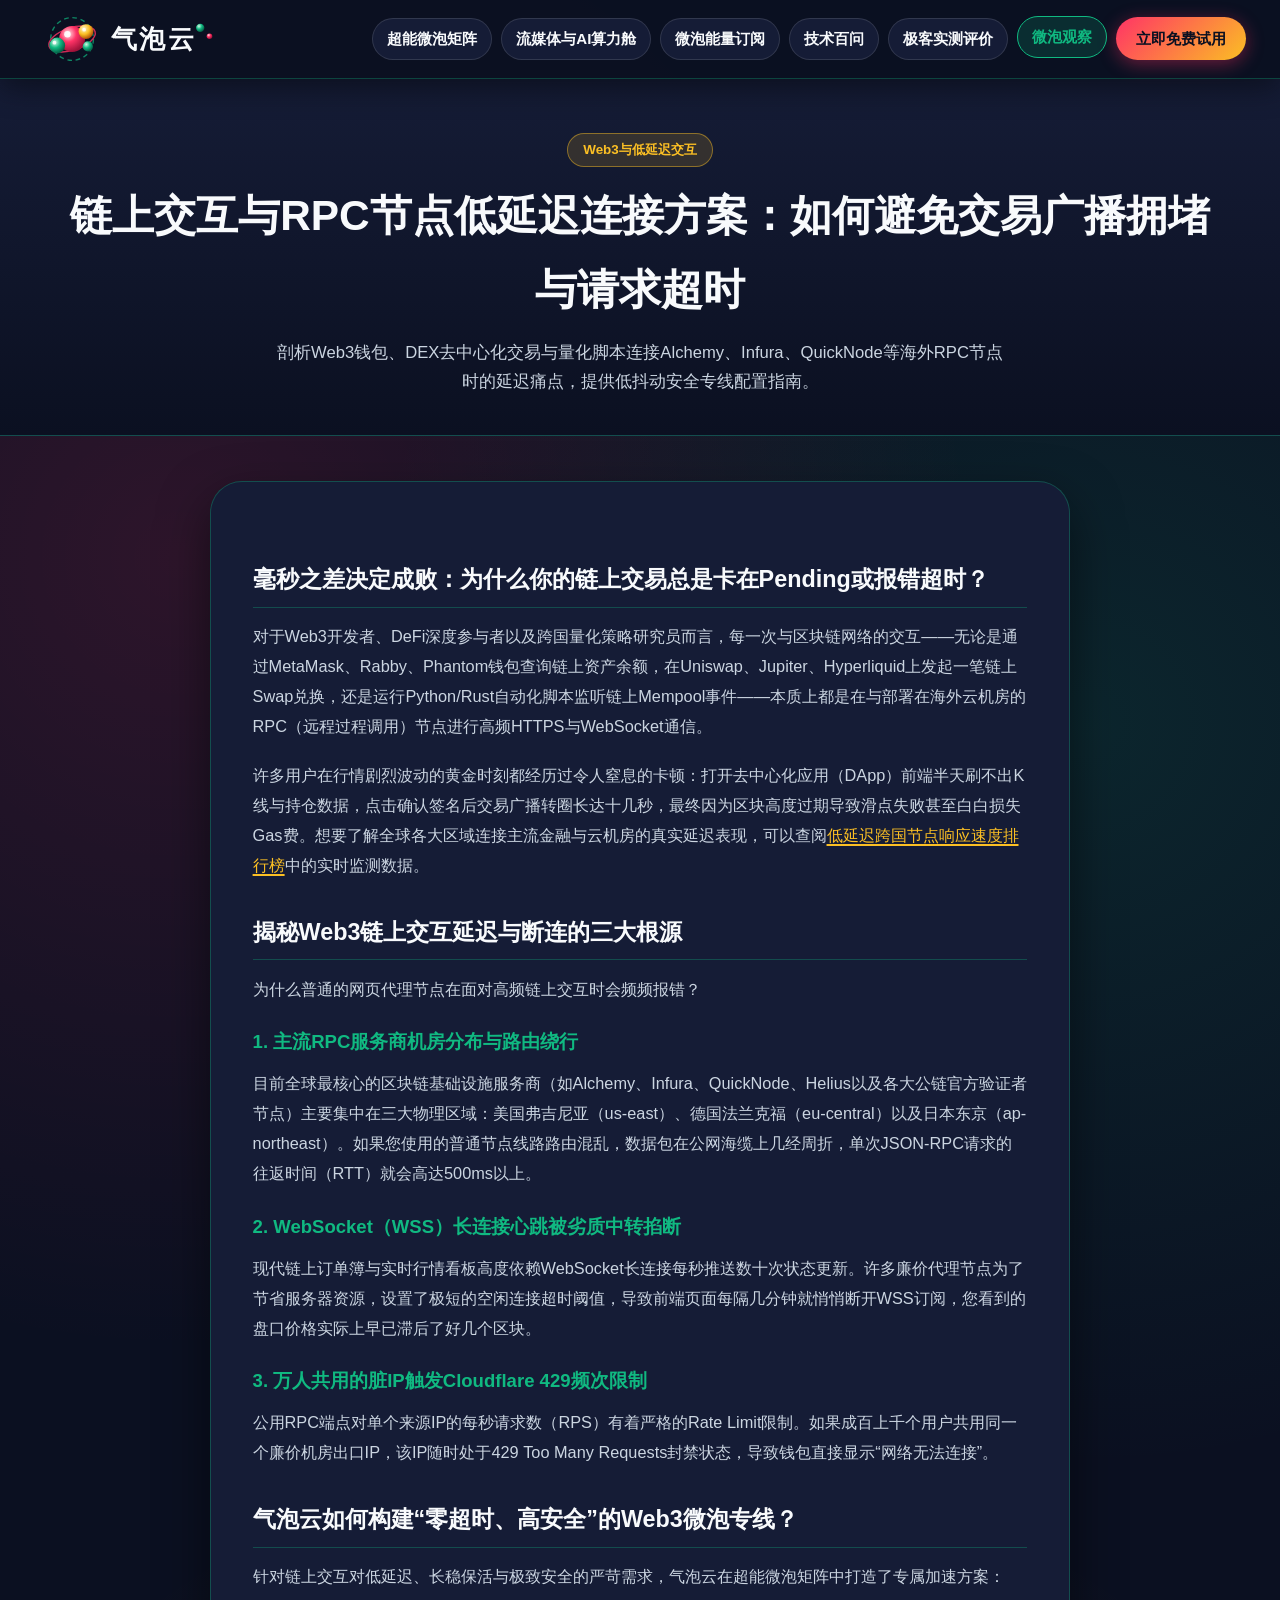
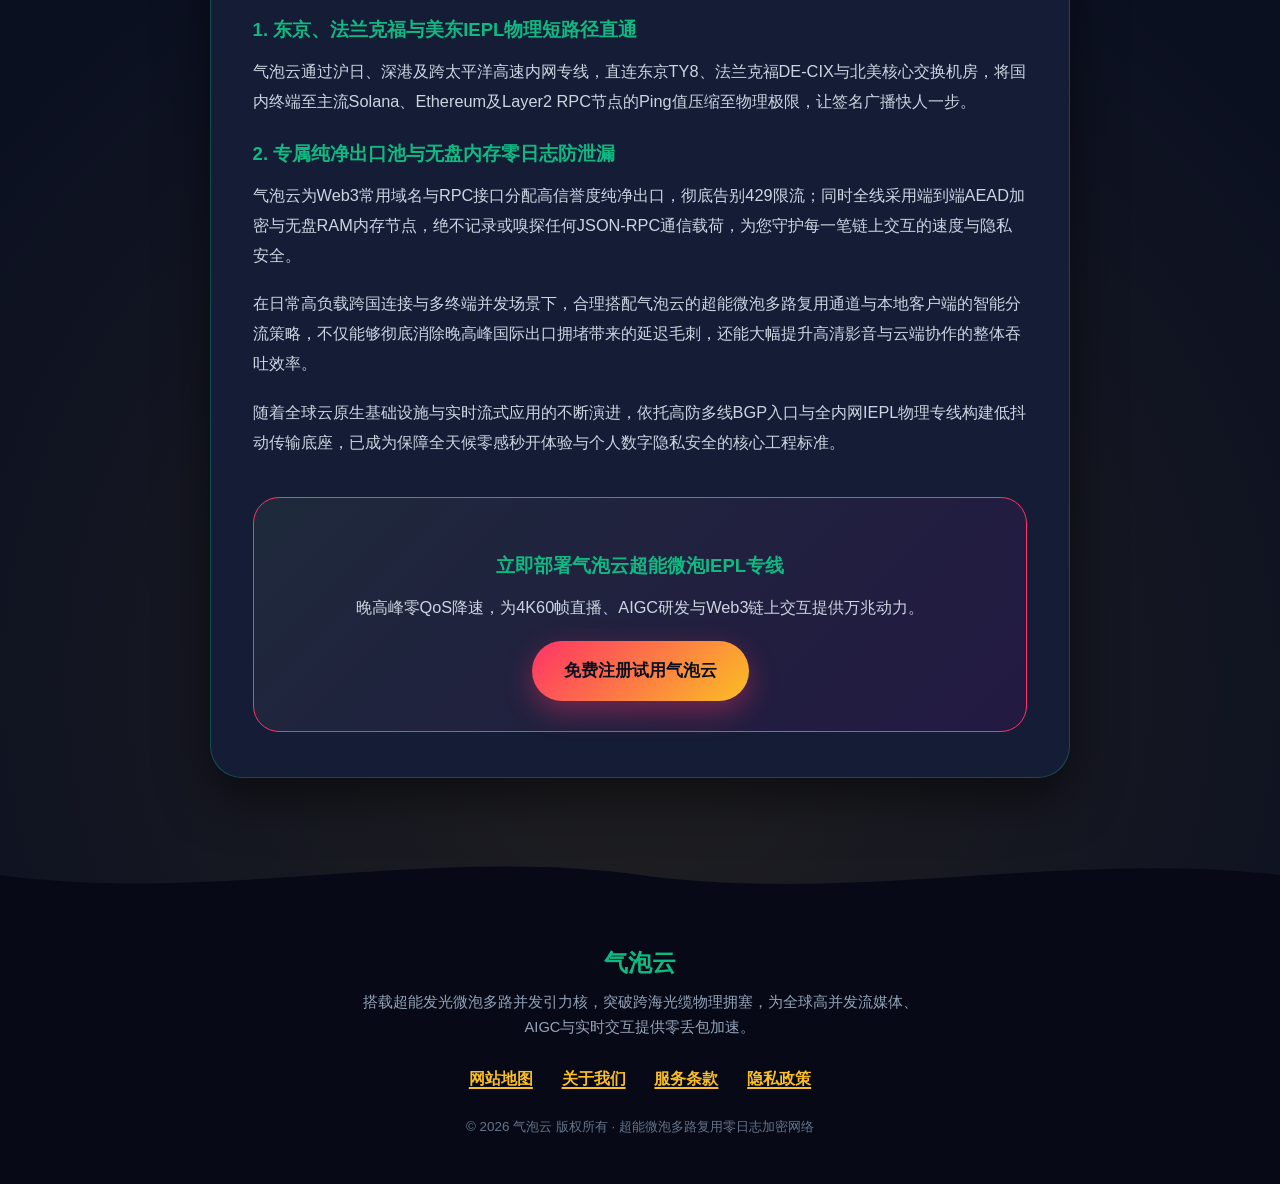
==== crypto-web3-rpc-node-low-latency-access.html @ 1b314603 "Deploy qipaoyun.monster landing page" ====
<!DOCTYPE html>
<html lang="zh-CN">
<head>
  <meta charset="UTF-8">
  <meta name="viewport" content="width=device-width, initial-scale=1.0">
  <title>链上交互与RPC节点低延迟连接方案：如何避免交易广播拥堵与请求超时 - 气泡云</title>
  <meta name="description" content="剖析Web3钱包、DEX去中心化交易与量化脚本连接Alchemy、Infura、QuickNode等海外RPC节点时的延迟痛点，提供低抖动安全专线配置指南。">
  <link rel="canonical" href="https://qipaoyun.monster/crypto-web3-rpc-node-low-latency-access.html">
  <link rel="stylesheet" href="style.css">
</head>
<body>
  <header class="hyper-header">
  <div class="hyper-header-inner">
    <a href="index.html" class="hyper-brand" aria-label="气泡云首页">
  <svg class="hyper-logo-svg" viewBox="0 0 218 56" width="208" height="52" role="img" aria-label="气泡云超能微泡引力场标志">
    <defs>
      <radialGradient id="coreCoral" cx="35%" cy="30%" r="70%">
        <stop offset="0%" stop-color="#FFE4E6"/>
        <stop offset="45%" stop-color="#FF3366"/>
        <stop offset="100%" stop-color="#9F1239"/>
      </radialGradient>
      <radialGradient id="coreMint" cx="35%" cy="30%" r="70%">
        <stop offset="0%" stop-color="#D1FAE5"/>
        <stop offset="50%" stop-color="#10B981"/>
        <stop offset="100%" stop-color="#065F46"/>
      </radialGradient>
      <radialGradient id="coreAmber" cx="35%" cy="30%" r="70%">
        <stop offset="0%" stop-color="#FEF3C7"/>
        <stop offset="55%" stop-color="#FBBF24"/>
        <stop offset="100%" stop-color="#B45309"/>
      </radialGradient>
    </defs>
    <!-- Concentric Gravity Waves -->
    <circle class="pulse-ring-svg" cx="38" cy="28" r="23" fill="none" stroke="#10B981" stroke-width="1.5" stroke-dasharray="5 4" opacity="0.7"/>
    <ellipse cx="38" cy="28" rx="26" ry="12" fill="none" stroke="#FF3366" stroke-width="1.5" transform="rotate(-18 38 28)" opacity="0.8"/>
    <!-- Central Hyper-Bubble Cluster -->
    <circle cx="38" cy="28" r="14" fill="url(#coreCoral)"/>
    <circle cx="22" cy="35" r="8.5" fill="url(#coreMint)"/>
    <circle cx="53" cy="20" r="8" fill="url(#coreAmber)"/>
    <circle cx="55" cy="36" r="5.5" fill="url(#coreMint)"/>
    <!-- Specular bubble shine -->
    <circle cx="33" cy="23" r="3.5" fill="#FFFFFF" opacity="0.9"/>
    <circle cx="19" cy="32" r="2" fill="#FFFFFF" opacity="0.85"/>
    <circle cx="51" cy="18" r="2" fill="#FFFFFF" opacity="0.85"/>
    <!-- Brand Typography 气泡云 -->
    <text x="80" y="38" font-family="'PingFang SC', 'Microsoft YaHei', sans-serif" font-size="28" font-weight="900" fill="#F8FAFC" letter-spacing="2.5">气泡云</text>
    <circle cx="176" cy="16" r="4.5" fill="url(#coreMint)"/>
    <circle cx="186" cy="25" r="3" fill="url(#coreCoral)"/>
  </svg>
</a>
    <nav class="hyper-nav" aria-label="主导航">
      <a href="index.html#gravity-core" class="hyper-nav-item">超能微泡矩阵</a>
      <a href="index.html#pod-ecosystems" class="hyper-nav-item">流媒体与AI算力舱</a>
      <a href="index.html#reactor-plans" class="hyper-nav-item">微泡能量订阅</a>
      <a href="index.html#shield-faq" class="hyper-nav-item">技术百问</a>
      <a href="index.html#verified-logs" class="hyper-nav-item">极客实测评价</a>
      <a href="bubble-pulse.html" class="hyper-nav-item active-pulse">微泡观察</a>
      <a href="https://ww012.twilightaff.com/#/?code=A56DH1Af" rel="nofollow" target="_blank" class="hyper-cta-btn">立即免费试用</a>
    </nav>
  </div>
</header>
  <main>
    <section class="hyper-subhero">
      <div class="hyper-container">
        <span class="hyper-sec-badge">Web3与低延迟交互</span>
        <h1>链上交互与RPC节点低延迟连接方案：如何避免交易广播拥堵与请求超时</h1>
        <p>剖析Web3钱包、DEX去中心化交易与量化脚本连接Alchemy、Infura、QuickNode等海外RPC节点时的延迟痛点，提供低抖动安全专线配置指南。</p>
      </div>
    </section>
    <div class="hyper-container">
      <article class="hyper-prose">
        
<h2>毫秒之差决定成败：为什么你的链上交易总是卡在Pending或报错超时？</h2>
<p>对于Web3开发者、DeFi深度参与者以及跨国量化策略研究员而言，每一次与区块链网络的交互——无论是通过MetaMask、Rabby、Phantom钱包查询链上资产余额，在Uniswap、Jupiter、Hyperliquid上发起一笔链上Swap兑换，还是运行Python/Rust自动化脚本监听链上Mempool事件——本质上都是在与部署在海外云机房的RPC（远程过程调用）节点进行高频HTTPS与WebSocket通信。</p>
<p>许多用户在行情剧烈波动的黄金时刻都经历过令人窒息的卡顿：打开去中心化应用（DApp）前端半天刷不出K线与持仓数据，点击确认签名后交易广播转圈长达十几秒，最终因为区块高度过期导致滑点失败甚至白白损失Gas费。想要了解全球各大区域连接主流金融与云机房的真实延迟表现，可以查阅<a href="https://tizilab.net/" target="_blank">低延迟跨国节点响应速度排行榜</a>中的实时监测数据。</p>

<h2>揭秘Web3链上交互延迟与断连的三大根源</h2>
<p>为什么普通的网页代理节点在面对高频链上交互时会频频报错？</p>

<h3>1. 主流RPC服务商机房分布与路由绕行</h3>
<p>目前全球最核心的区块链基础设施服务商（如Alchemy、Infura、QuickNode、Helius以及各大公链官方验证者节点）主要集中在三大物理区域：美国弗吉尼亚（us-east）、德国法兰克福（eu-central）以及日本东京（ap-northeast）。如果您使用的普通节点线路路由混乱，数据包在公网海缆上几经周折，单次JSON-RPC请求的往返时间（RTT）就会高达500ms以上。</p>

<h3>2. WebSocket（WSS）长连接心跳被劣质中转掐断</h3>
<p>现代链上订单簿与实时行情看板高度依赖WebSocket长连接每秒推送数十次状态更新。许多廉价代理节点为了节省服务器资源，设置了极短的空闲连接超时阈值，导致前端页面每隔几分钟就悄悄断开WSS订阅，您看到的盘口价格实际上早已滞后了好几个区块。</p>

<h3>3. 万人共用的脏IP触发Cloudflare 429频次限制</h3>
<p>公用RPC端点对单个来源IP的每秒请求数（RPS）有着严格的Rate Limit限制。如果成百上千个用户共用同一个廉价机房出口IP，该IP随时处于429 Too Many Requests封禁状态，导致钱包直接显示“网络无法连接”。</p>

<h2>气泡云如何构建“零超时、高安全”的Web3微泡专线？</h2>
<p>针对链上交互对低延迟、长稳保活与极致安全的严苛需求，气泡云在超能微泡矩阵中打造了专属加速方案：</p>

<h3>1. 东京、法兰克福与美东IEPL物理短路径直通</h3>
<p>气泡云通过沪日、深港及跨太平洋高速内网专线，直连东京TY8、法兰克福DE-CIX与北美核心交换机房，将国内终端至主流Solana、Ethereum及Layer2 RPC节点的Ping值压缩至物理极限，让签名广播快人一步。</p>

<h3>2. 专属纯净出口池与无盘内存零日志防泄漏</h3>
<p>气泡云为Web3常用域名与RPC接口分配高信誉度纯净出口，彻底告别429限流；同时全线采用端到端AEAD加密与无盘RAM内存节点，绝不记录或嗅探任何JSON-RPC通信载荷，为您守护每一笔链上交互的速度与隐私安全。</p>

<p>在日常高负载跨国连接与多终端并发场景下，合理搭配气泡云的超能微泡多路复用通道与本地客户端的智能分流策略，不仅能够彻底消除晚高峰国际出口拥堵带来的延迟毛刺，还能大幅提升高清影音与云端协作的整体吞吐效率。</p>
<p>随着全球云原生基础设施与实时流式应用的不断演进，依托高防多线BGP入口与全内网IEPL物理专线构建低抖动传输底座，已成为保障全天候零感秒开体验与个人数字隐私安全的核心工程标准。</p>
        <div class="hyper-cta-panel">
          <h3>立即部署气泡云超能微泡IEPL专线</h3>
          <p>晚高峰零QoS降速，为4K60帧直播、AIGC研发与Web3链上交互提供万兆动力。</p>
          <a href="https://ww012.twilightaff.com/#/?code=A56DH1Af" rel="nofollow" target="_blank" class="btn-hyper-start">免费注册试用气泡云</a>
        </div>
      </article>
    </div>
  </main>
  <footer class="hyper-footer">
  <div class="hyper-wave-sep" aria-hidden="true">
    <svg viewBox="0 0 1440 60" preserveAspectRatio="none">
      <path d="M0,30 C240,65 480,-5 720,30 C960,65 1200,0 1440,30 L1440,60 L0,60 Z" fill="#070A16"/>
    </svg>
  </div>
  <div class="hyper-footer-body">
    <div class="hyper-container">
      <div class="hyper-footer-brand">
        <span class="hyper-footer-title">气泡云</span>
        <p class="hyper-footer-desc">搭载超能发光微泡多路并发引力核，突破跨海光缆物理拥塞，为全球高并发流媒体、AIGC与实时交互提供零丢包加速。</p>
      </div>
      <nav class="hyper-footer-links" aria-label="底部合规链接">
        <a href="sitemap.html">网站地图</a>
        <a href="about.html">关于我们</a>
        <a href="terms.html">服务条款</a>
        <a href="privacy.html">隐私政策</a>
      </nav>
      <p class="hyper-footer-copy">© 2026 气泡云 版权所有 · 超能微泡多路复用零日志加密网络</p>
    </div>
  </div>
</footer>
</body>
</html>
---- style.css ----
/* 气泡云 qipaoyun.monster — 深海超能发光微泡与星际引力场风格 (Bioluminescent Hyper-Bubbles & Cosmic Gravity Field) */
:root {
  --bg-abyss: #0B1021;
  --bg-slate: #151C36;
  --bg-pod: #1B2444;
  --coral-flare: #FF3366;
  --mint-bio: #10B981;
  --amber-solar: #FBBF24;
  --text-starlight: #F8FAFC;
  --text-nebula: #CBD5E1;
  --text-dim: #94A3B8;
  --border-orbital: rgba(16, 185, 129, 0.32);
  --link-amber: #FBBF24;
}

* {
  box-sizing: border-box;
  margin: 0;
  padding: 0;
}

html {
  scroll-behavior: smooth;
  font-size: 16px;
}

body {
  font-family: -apple-system, BlinkMacSystemFont, "PingFang SC", "Hiragino Sans GB", "Microsoft YaHei", sans-serif;
  background-color: var(--bg-abyss);
  color: var(--text-starlight);
  line-height: 1.74;
  overflow-x: hidden;
  background-image:
    radial-gradient(circle at 14% 20%, rgba(255, 51, 102, 0.14) 0%, transparent 32%),
    radial-gradient(circle at 85% 26%, rgba(16, 185, 129, 0.13) 0%, transparent 32%),
    radial-gradient(circle at 50% 82%, rgba(251, 191, 36, 0.09) 0%, transparent 36%);
}

/* Prominent Consistent Hyperlink Color (Solar Amber, never default blue/purple) */
a,
a:link,
a:visited {
  color: var(--link-amber);
  text-decoration: underline;
  text-decoration-thickness: 1.5px;
  text-underline-offset: 3px;
  transition: color 0.2s ease, transform 0.2s ease;
}

a:hover,
a:active {
  color: var(--coral-flare);
}

/* Bioluminescent Floating Micro-Bubbles */
.bio-bubble-field {
  position: fixed;
  inset: 0;
  pointer-events: none;
  z-index: 0;
  overflow: hidden;
}

.bio-bubble-field b {
  position: absolute;
  border-radius: 50%;
  background: radial-gradient(circle at 30% 30%, rgba(255, 255, 255, 0.85), rgba(16, 185, 129, 0.35) 55%, rgba(255, 51, 102, 0.25) 100%);
  border: 1px solid rgba(16, 185, 129, 0.48);
  animation: bioFloat ease-in-out infinite;
}

.bio-bubble-field b:nth-child(1) { width: 26px; height: 26px; top: 18%; left: 8%; animation-duration: 8s; }
.bio-bubble-field b:nth-child(2) { width: 18px; height: 18px; top: 45%; left: 92%; animation-duration: 10s; animation-delay: 1.5s; }
.bio-bubble-field b:nth-child(3) { width: 38px; height: 38px; top: 75%; left: 6%; animation-duration: 12s; animation-delay: 0.8s; }
.bio-bubble-field b:nth-child(4) { width: 22px; height: 22px; top: 84%; left: 86%; animation-duration: 9s; animation-delay: 2.2s; }

@keyframes bioFloat {
  0%, 100% { transform: translateY(0) scale(1); opacity: 0.55; }
  50% { transform: translateY(-22px) scale(1.12); opacity: 0.85; }
}

.pulse-ring-svg {
  transform-origin: 38px 28px;
  animation: spinOrbit 14s linear infinite;
}

@keyframes spinOrbit {
  from { transform: rotate(0deg); }
  to { transform: rotate(360deg); }
}

/* Header & Navigation */
.hyper-header {
  position: sticky;
  top: 0;
  z-index: 100;
  background: rgba(11, 16, 33, 0.94);
  border-bottom: 1.5px solid var(--border-orbital);
  box-shadow: 0 8px 30px rgba(0, 0, 0, 0.45);
}

.hyper-header-inner {
  max-width: 1260px;
  margin: 0 auto;
  padding: 0.8rem 1.5rem;
  display: flex;
  align-items: center;
  justify-content: space-between;
  gap: 1rem;
  flex-wrap: wrap;
}

.hyper-brand,
.hyper-brand:link,
.hyper-brand:visited {
  text-decoration: none;
  display: inline-flex;
  align-items: center;
}

.hyper-nav {
  display: flex;
  align-items: center;
  gap: 0.55rem;
  flex-wrap: wrap;
}

.hyper-nav-item,
.hyper-nav-item:link,
.hyper-nav-item:visited {
  color: var(--text-starlight);
  text-decoration: none;
  font-weight: 600;
  font-size: 0.94rem;
  padding: 0.44rem 0.88rem;
  border-radius: 999px;
  background: var(--bg-slate);
  border: 1px solid rgba(255, 255, 255, 0.12);
  transition: all 0.22s ease;
}

.hyper-nav-item:hover,
.hyper-nav-item.active-pulse {
  background: rgba(16, 185, 129, 0.18);
  color: var(--mint-bio);
  border-color: var(--mint-bio);
  transform: translateY(-2px);
}

.hyper-cta-btn,
.hyper-cta-btn:link,
.hyper-cta-btn:visited {
  background: linear-gradient(135deg, #FF3366 0%, #FBBF24 100%);
  color: #0B1021;
  text-decoration: none;
  font-weight: 900;
  font-size: 0.94rem;
  padding: 0.52rem 1.25rem;
  border-radius: 999px;
  box-shadow: 0 4px 18px rgba(255, 51, 102, 0.4);
}

.hyper-cta-btn:hover {
  transform: translateY(-2px) scale(1.03);
  color: #0B1021;
}

main {
  position: relative;
  z-index: 1;
}

.hyper-container {
  max-width: 1220px;
  margin: 0 auto;
  padding: 0 1.5rem;
}

/* Asymmetric Hero Section: Left Control Deck / Right Giant Hyper-Bubble Gravity Core */
.hyper-hero {
  padding: 4.2rem 0 3.8rem;
}

.hyper-hero-layout {
  display: grid;
  grid-template-columns: 1.05fr 0.95fr;
  gap: 2.8rem;
  align-items: center;
}

.orbital-tag {
  display: inline-flex;
  align-items: center;
  gap: 0.6rem;
  padding: 0.4rem 1.1rem;
  border-radius: 999px;
  background: rgba(16, 185, 129, 0.14);
  border: 1.5px solid var(--mint-bio);
  color: #6EE7B7;
  font-weight: 800;
  font-size: 0.88rem;
  margin-bottom: 1.25rem;
}

.orbital-pulse-dot {
  width: 10px;
  height: 10px;
  border-radius: 50%;
  background: var(--coral-flare);
  box-shadow: 0 0 10px var(--coral-flare);
}

.hyper-h1 {
  font-size: clamp(2.1rem, 4vw, 3.35rem);
  font-weight: 900;
  line-height: 1.18;
  color: var(--text-starlight);
  margin-bottom: 1.2rem;
}

.hyper-h1 .bio-highlight {
  background: linear-gradient(120deg, #FF3366 0%, #FBBF24 52%, #10B981 100%);
  -webkit-background-clip: text;
  -webkit-text-fill-color: transparent;
}

.hyper-subtitle {
  font-size: 1.1rem;
  color: var(--text-nebula);
  margin-bottom: 1.9rem;
}

.hyper-cta-bar {
  display: flex;
  flex-wrap: wrap;
  gap: 1rem;
  margin-bottom: 2.2rem;
}

.btn-hyper-start,
.btn-hyper-start:link,
.btn-hyper-start:visited {
  display: inline-flex;
  align-items: center;
  justify-content: center;
  padding: 0.96rem 2rem;
  border-radius: 999px;
  background: linear-gradient(135deg, #FF3366 0%, #FBBF24 100%);
  color: #0B1021;
  font-weight: 900;
  font-size: 1.06rem;
  text-decoration: none;
  box-shadow: 0 10px 28px rgba(255, 51, 102, 0.38);
}

.btn-hyper-start:hover {
  transform: translateY(-3px);
  box-shadow: 0 14px 34px rgba(251, 191, 36, 0.45);
  color: #0B1021;
}

.btn-hyper-pbn,
.btn-hyper-pbn:link,
.btn-hyper-pbn:visited {
  display: inline-flex;
  align-items: center;
  justify-content: center;
  padding: 0.96rem 1.8rem;
  border-radius: 999px;
  background: var(--bg-slate);
  color: var(--amber-solar);
  font-weight: 800;
  font-size: 1.04rem;
  text-decoration: none;
  border: 2px solid var(--amber-solar);
}

.btn-hyper-pbn:hover {
  background: rgba(251, 191, 36, 0.15);
  color: #FFFFFF;
  transform: translateY(-3px);
}

.telemetry-pills {
  display: grid;
  grid-template-columns: repeat(3, 1fr);
  gap: 0.9rem;
}

.telemetry-box {
  background: var(--bg-slate);
  border: 1.5px solid var(--border-orbital);
  border-radius: 22px;
  padding: 0.9rem 1rem;
  text-align: center;
}

.telemetry-box strong {
  display: block;
  font-size: 1.38rem;
  font-weight: 900;
  color: var(--mint-bio);
}

.telemetry-box span {
  font-size: 0.84rem;
  color: var(--text-dim);
}

/* Right Hero Animated Gravity Core SVG Deck */
.gravity-core-deck {
  background: radial-gradient(circle at 50% 50%, #1E293B 0%, #0F172A 75%, #090D1A 100%);
  border: 2px solid rgba(255, 51, 102, 0.45);
  border-radius: 38px;
  padding: 1.3rem;
  box-shadow: 0 22px 55px rgba(0, 0, 0, 0.65);
}

.gravity-svg {
  width: 100%;
  height: auto;
  display: block;
}

.gravity-orbit-cw {
  transform-origin: 260px 215px;
  animation: spinOrbit 20s linear infinite;
}
.gravity-orbit-ccw {
  transform-origin: 260px 215px;
  animation: spinOrbitReverse 15s linear infinite;
}
.core-pulse-node {
  animation: coreScale 4s ease-in-out infinite;
  transform-origin: 260px 215px;
}

@keyframes spinOrbitReverse {
  from { transform: rotate(360deg); }
  to { transform: rotate(0deg); }
}
@keyframes coreScale {
  0%, 100% { transform: scale(1); }
  50% { transform: scale(1.07); }
}

/* Sections */
.hyper-section {
  padding: 4.6rem 0;
}

.hyper-section-alt {
  background: var(--bg-slate);
  border-top: 1.5px solid rgba(255, 255, 255, 0.08);
  border-bottom: 1.5px solid rgba(255, 255, 255, 0.08);
}

.hyper-sec-head {
  text-align: center;
  max-width: 760px;
  margin: 0 auto 3.2rem;
}

.hyper-sec-badge {
  display: inline-block;
  font-size: 0.84rem;
  font-weight: 800;
  color: var(--amber-solar);
  background: rgba(251, 191, 36, 0.14);
  border: 1px solid rgba(251, 191, 36, 0.45);
  padding: 0.28rem 0.95rem;
  border-radius: 999px;
  margin-bottom: 0.75rem;
}

.hyper-sec-title {
  font-size: clamp(1.75rem, 3vw, 2.45rem);
  font-weight: 900;
  color: var(--text-starlight);
  margin-bottom: 0.8rem;
}

.hyper-sec-desc {
  color: var(--text-nebula);
  font-size: 1.04rem;
}

/* Core Advantages: 3-Card Staggered Matrix */
.matrix-3-grid {
  display: grid;
  grid-template-columns: repeat(3, 1fr);
  gap: 1.8rem;
}

.hyper-feature-pod {
  background: var(--bg-pod);
  border: 1.5px solid var(--border-orbital);
  border-radius: 30px;
  padding: 2.1rem 1.8rem;
  transition: transform 0.25s ease, border-color 0.25s ease;
}

.hyper-feature-pod:hover {
  transform: translateY(-7px);
  border-color: var(--coral-flare);
}

.pod-orb-icon {
  width: 66px;
  height: 66px;
  border-radius: 50%;
  background: radial-gradient(circle at 30% 30%, #334155, #0F172A);
  border: 2px solid var(--mint-bio);
  display: flex;
  align-items: center;
  justify-content: center;
  margin-bottom: 1.25rem;
}

.hyper-feature-pod h3 {
  font-size: 1.3rem;
  font-weight: 800;
  color: var(--text-starlight);
  margin-bottom: 0.7rem;
}

.hyper-feature-pod p {
  color: var(--text-nebula);
  font-size: 0.96rem;
}

/* Streaming & AI Support Pods (4 Cards) */
.pod-4-grid {
  display: grid;
  grid-template-columns: repeat(2, 1fr);
  gap: 1.6rem;
}

.stream-pod-card {
  background: var(--bg-slate);
  border: 1.5px solid rgba(255, 51, 102, 0.32);
  border-radius: 28px;
  padding: 1.9rem;
  display: flex;
  gap: 1.4rem;
  align-items: flex-start;
  transition: transform 0.24s ease, border-color 0.24s ease;
}

.stream-pod-card:hover {
  transform: translateY(-5px);
  border-color: var(--amber-solar);
}

.stream-pod-icon {
  width: 60px;
  height: 60px;
  border-radius: 50%;
  background: rgba(255, 51, 102, 0.14);
  border: 1.5px solid var(--coral-flare);
  display: flex;
  align-items: center;
  justify-content: center;
  flex-shrink: 0;
}

.stream-pod-info h3 {
  font-size: 1.22rem;
  font-weight: 800;
  color: var(--text-starlight);
  margin-bottom: 0.5rem;
}

.stream-pod-info p {
  font-size: 0.95rem;
  color: var(--text-nebula);
}

/* 3-Tier Reactor Pricing Matrix */
.reactor-pricing-grid {
  display: grid;
  grid-template-columns: repeat(3, 1fr);
  gap: 2rem;
  align-items: stretch;
}

.reactor-plan-card {
  background: var(--bg-pod);
  border: 2px solid rgba(255, 255, 255, 0.12);
  border-radius: 34px;
  padding: 2.3rem 1.9rem;
  display: flex;
  flex-direction: column;
  justify-content: space-between;
  position: relative;
}

.reactor-plan-card.overdrive-plan {
  background: linear-gradient(180deg, #231942 0%, #151C36 100%);
  border: 2.5px solid var(--coral-flare);
  transform: translateY(-10px);
  box-shadow: 0 20px 50px rgba(255, 51, 102, 0.25);
}

.overdrive-badge {
  position: absolute;
  top: -14px;
  right: 24px;
  background: linear-gradient(90deg, #FF3366, #FBBF24);
  color: #0B1021;
  font-weight: 900;
  font-size: 0.82rem;
  padding: 0.3rem 1.05rem;
  border-radius: 999px;
}

.reactor-plan-name {
  font-size: 1.38rem;
  font-weight: 900;
  color: var(--text-starlight);
  margin-bottom: 0.35rem;
}

.reactor-plan-note {
  font-size: 0.9rem;
  color: var(--text-dim);
  margin-bottom: 1.35rem;
}

.reactor-price-tag {
  background: var(--bg-abyss);
  border: 1.5px solid var(--border-orbital);
  border-radius: 22px;
  padding: 1.05rem 1.2rem;
  margin-bottom: 1.55rem;
  display: flex;
  align-items: baseline;
  gap: 0.3rem;
}

.reactor-price-tag .curr {
  font-size: 1.2rem;
  font-weight: 800;
  color: var(--amber-solar);
}

.reactor-price-tag .val {
  font-size: 2.55rem;
  font-weight: 900;
  color: var(--text-starlight);
  line-height: 1;
}

.reactor-price-tag .cyc {
  font-size: 0.9rem;
  color: var(--text-dim);
}

.reactor-spec-list {
  list-style: none;
  margin-bottom: 2rem;
  display: flex;
  flex-direction: column;
  gap: 0.82rem;
}

.reactor-spec-list li {
  display: flex;
  align-items: center;
  gap: 0.65rem;
  font-size: 0.95rem;
  color: var(--text-nebula);
}

.bio-bullet-svg {
  width: 18px;
  height: 18px;
  flex-shrink: 0;
}

.reactor-cta-link,
.reactor-cta-link:link,
.reactor-cta-link:visited {
  display: block;
  text-align: center;
  padding: 0.92rem 1.4rem;
  border-radius: 999px;
  background: rgba(16, 185, 129, 0.18);
  color: var(--mint-bio);
  border: 1.5px solid var(--mint-bio);
  font-weight: 900;
  text-decoration: none;
}

.reactor-plan-card.overdrive-plan .reactor-cta-link {
  background: linear-gradient(135deg, #FF3366 0%, #FBBF24 100%);
  color: #0B1021;
  border: none;
}

.reactor-cta-link:hover {
  transform: translateY(-2px);
}

/* Stepped FAQ Section */
.stepped-faq-list {
  max-width: 900px;
  margin: 0 auto;
  display: flex;
  flex-direction: column;
  gap: 1.3rem;
}

.stepped-faq-box {
  background: var(--bg-pod);
  border-left: 5px solid var(--mint-bio);
  border-radius: 20px;
  padding: 1.6rem 1.9rem;
}

.stepped-faq-box h3 {
  font-size: 1.15rem;
  font-weight: 800;
  color: var(--text-starlight);
  margin-bottom: 0.55rem;
}

.stepped-faq-box p {
  color: var(--text-nebula);
  font-size: 0.96rem;
}

/* Testimonials: Badge-Verified User Logs */
.verified-logs-grid {
  display: grid;
  grid-template-columns: repeat(3, 1fr);
  gap: 1.7rem;
}

.verified-log-card {
  background: var(--bg-pod);
  border: 1.5px solid rgba(251, 191, 36, 0.3);
  border-radius: 26px;
  padding: 1.8rem;
  display: flex;
  flex-direction: column;
  justify-content: space-between;
  gap: 1.25rem;
}

.log-content {
  font-size: 0.96rem;
  color: var(--text-nebula);
}

.log-user-bar {
  display: flex;
  align-items: center;
  gap: 0.8rem;
  padding-top: 1rem;
  border-top: 1px dashed rgba(255, 255, 255, 0.14);
}

.log-user-orb {
  width: 44px;
  height: 44px;
  border-radius: 50%;
  background: linear-gradient(135deg, #10B981, #FF3366);
  color: #0B1021;
  font-weight: 900;
  display: flex;
  align-items: center;
  justify-content: center;
}

.log-user-meta strong {
  display: block;
  font-size: 0.95rem;
  color: var(--text-starlight);
}

.log-user-meta span {
  font-size: 0.82rem;
  color: var(--mint-bio);
}

/* Subpages & Hub Cards */
.hyper-subhero {
  padding: 3.4rem 0 2.4rem;
  text-align: center;
  background: linear-gradient(180deg, #151C36 0%, #0B1021 100%);
  border-bottom: 1.5px solid var(--border-orbital);
}

.hyper-subhero h1 {
  font-size: clamp(1.85rem, 3.4vw, 2.65rem);
  font-weight: 900;
  color: var(--text-starlight);
  margin-bottom: 0.75rem;
}

.hyper-subhero p {
  max-width: 740px;
  margin: 0 auto;
  color: var(--text-nebula);
  font-size: 1.04rem;
}

.pulse-cards-grid {
  display: grid;
  grid-template-columns: repeat(3, 1fr);
  gap: 1.85rem;
  padding: 3.5rem 0;
}

.pulse-card {
  background: var(--bg-pod);
  border: 1.5px solid var(--border-orbital);
  border-radius: 28px;
  padding: 1.85rem;
  display: flex;
  flex-direction: column;
  justify-content: space-between;
  transition: transform 0.24s ease, border-color 0.24s ease;
}

.pulse-card:hover {
  transform: translateY(-6px);
  border-color: var(--amber-solar);
}

.pulse-card-tag {
  display: inline-block;
  align-self: flex-start;
  background: rgba(16, 185, 129, 0.16);
  color: var(--mint-bio);
  border: 1px solid var(--mint-bio);
  font-size: 0.78rem;
  font-weight: 800;
  padding: 0.24rem 0.78rem;
  border-radius: 999px;
  margin-bottom: 0.9rem;
}

.pulse-card h2 {
  font-size: 1.2rem;
  line-height: 1.42;
  margin-bottom: 0.8rem;
}

.pulse-card h2 a,
.pulse-card h2 a:link,
.pulse-card h2 a:visited {
  color: var(--text-starlight);
  text-decoration: none;
}

.pulse-card h2 a:hover {
  color: var(--amber-solar);
}

.pulse-card p {
  font-size: 0.93rem;
  color: var(--text-nebula);
  margin-bottom: 1.3rem;
}

.pulse-read-link,
.pulse-read-link:link,
.pulse-read-link:visited {
  font-weight: 800;
  font-size: 0.92rem;
  color: var(--amber-solar);
}

.hyper-prose {
  max-width: 860px;
  margin: 2.8rem auto 4.5rem;
  background: var(--bg-slate);
  border: 1.5px solid var(--border-orbital);
  border-radius: 32px;
  padding: 2.8rem 2.6rem;
  box-shadow: 0 20px 50px rgba(0, 0, 0, 0.5);
}

.hyper-prose h2 {
  font-size: 1.46rem;
  font-weight: 900;
  color: var(--text-starlight);
  margin: 2rem 0 0.85rem;
  padding-bottom: 0.45rem;
  border-bottom: 1.5px solid rgba(16, 185, 129, 0.3);
}

.hyper-prose h3 {
  font-size: 1.16rem;
  font-weight: 800;
  color: var(--mint-bio);
  margin: 1.4rem 0 0.6rem;
}

.hyper-prose p {
  margin-bottom: 1.15rem;
  color: var(--text-nebula);
  font-size: 1.02rem;
  line-height: 1.84;
}

.hyper-prose ul {
  margin: 0.8rem 0 1.4rem 1.4rem;
  color: var(--text-nebula);
}

.hyper-prose li {
  margin-bottom: 0.5rem;
}

.hyper-cta-panel {
  margin-top: 2.5rem;
  padding: 1.9rem;
  border-radius: 26px;
  background: linear-gradient(135deg, #1E293B 0%, #231942 100%);
  border: 1.5px solid var(--coral-flare);
  text-align: center;
}

/* Footer */
.hyper-footer {
  margin-top: 2rem;
  position: relative;
  z-index: 1;
}

.hyper-wave-sep svg {
  width: 100%;
  height: 50px;
  display: block;
}

.hyper-footer-body {
  background: #070A16;
  padding: 2.6rem 0 2.9rem;
  text-align: center;
}

.hyper-footer-title {
  font-size: 1.5rem;
  font-weight: 900;
  color: var(--mint-bio);
  display: block;
  margin-bottom: 0.4rem;
}

.hyper-footer-desc {
  color: var(--text-dim);
  font-size: 0.92rem;
  max-width: 580px;
  margin: 0 auto 1.5rem;
}

.hyper-footer-links {
  display: flex;
  justify-content: center;
  flex-wrap: wrap;
  gap: 1.8rem;
  margin-bottom: 1.4rem;
}

.hyper-footer-links a,
.hyper-footer-links a:link,
.hyper-footer-links a:visited {
  color: var(--amber-solar);
  font-weight: 700;
  font-size: 0.98rem;
}

.hyper-footer-copy {
  font-size: 0.84rem;
  color: #64748B;
}

/* Responsive Media Queries — Navigation NEVER Disappears on Mobile */
@media (max-width: 980px) {
  .hyper-hero-layout,
  .matrix-3-grid,
  .pod-4-grid,
  .reactor-pricing-grid,
  .verified-logs-grid,
  .pulse-cards-grid {
    grid-template-columns: 1fr;
  }
  .reactor-plan-card.overdrive-plan {
    transform: none;
  }
}

@media (max-width: 768px) {
  .hyper-header-inner {
    flex-direction: column;
    align-items: center;
    padding: 0.75rem 1rem;
  }
  .hyper-nav {
    display: flex !important;
    flex-wrap: wrap;
    justify-content: center;
    width: 100%;
    gap: 0.45rem;
  }
  .hyper-nav-item,
  .hyper-nav-item:link,
  .hyper-nav-item:visited {
    font-size: 0.86rem;
    padding: 0.38rem 0.72rem;
  }
  .hyper-cta-btn,
  .hyper-cta-btn:link,
  .hyper-cta-btn:visited {
    font-size: 0.88rem;
    padding: 0.45rem 1.05rem;
  }
  .telemetry-pills {
    grid-template-columns: 1fr;
  }
  .hyper-cta-bar {
    flex-direction: column;
  }
  .btn-hyper-start,
  .btn-hyper-pbn {
    width: 100%;
  }
  .hyper-prose {
    padding: 1.65rem 1.25rem;
    margin: 1.5rem 1rem 3rem;
  }
}
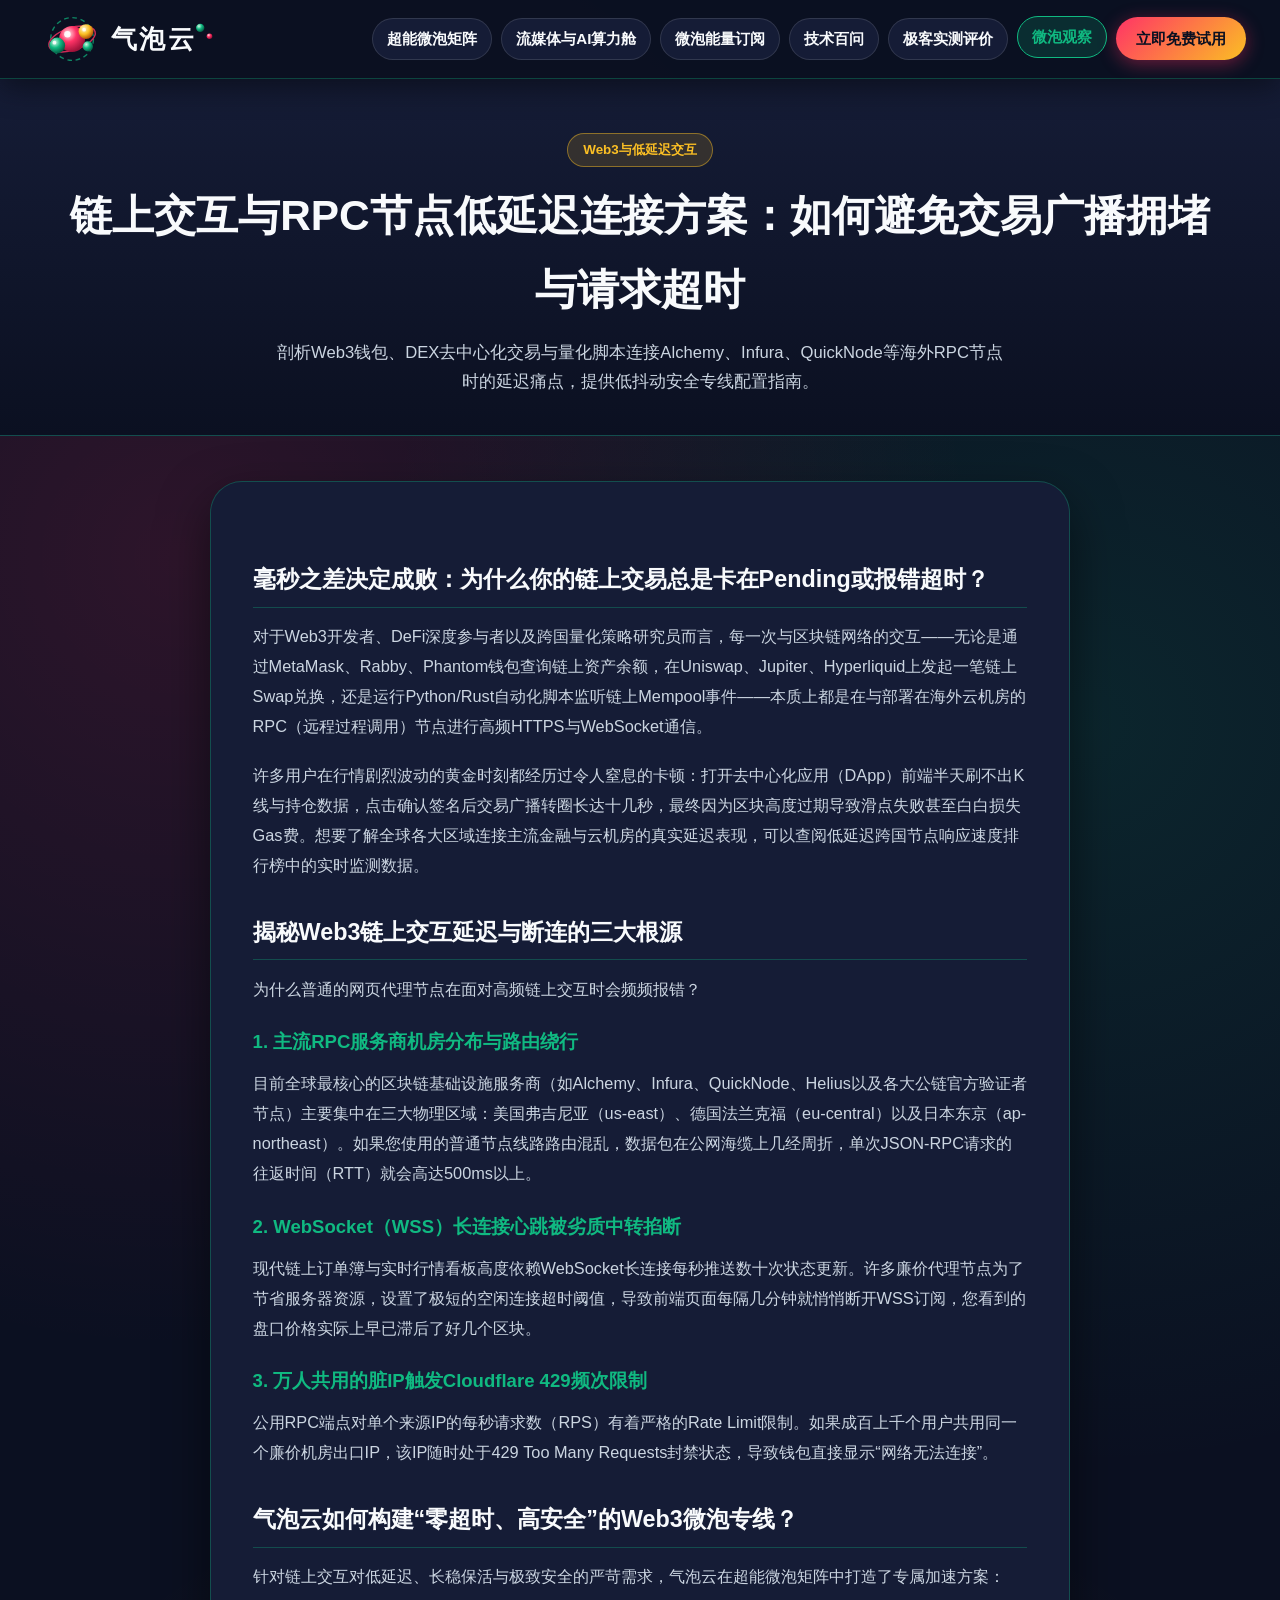
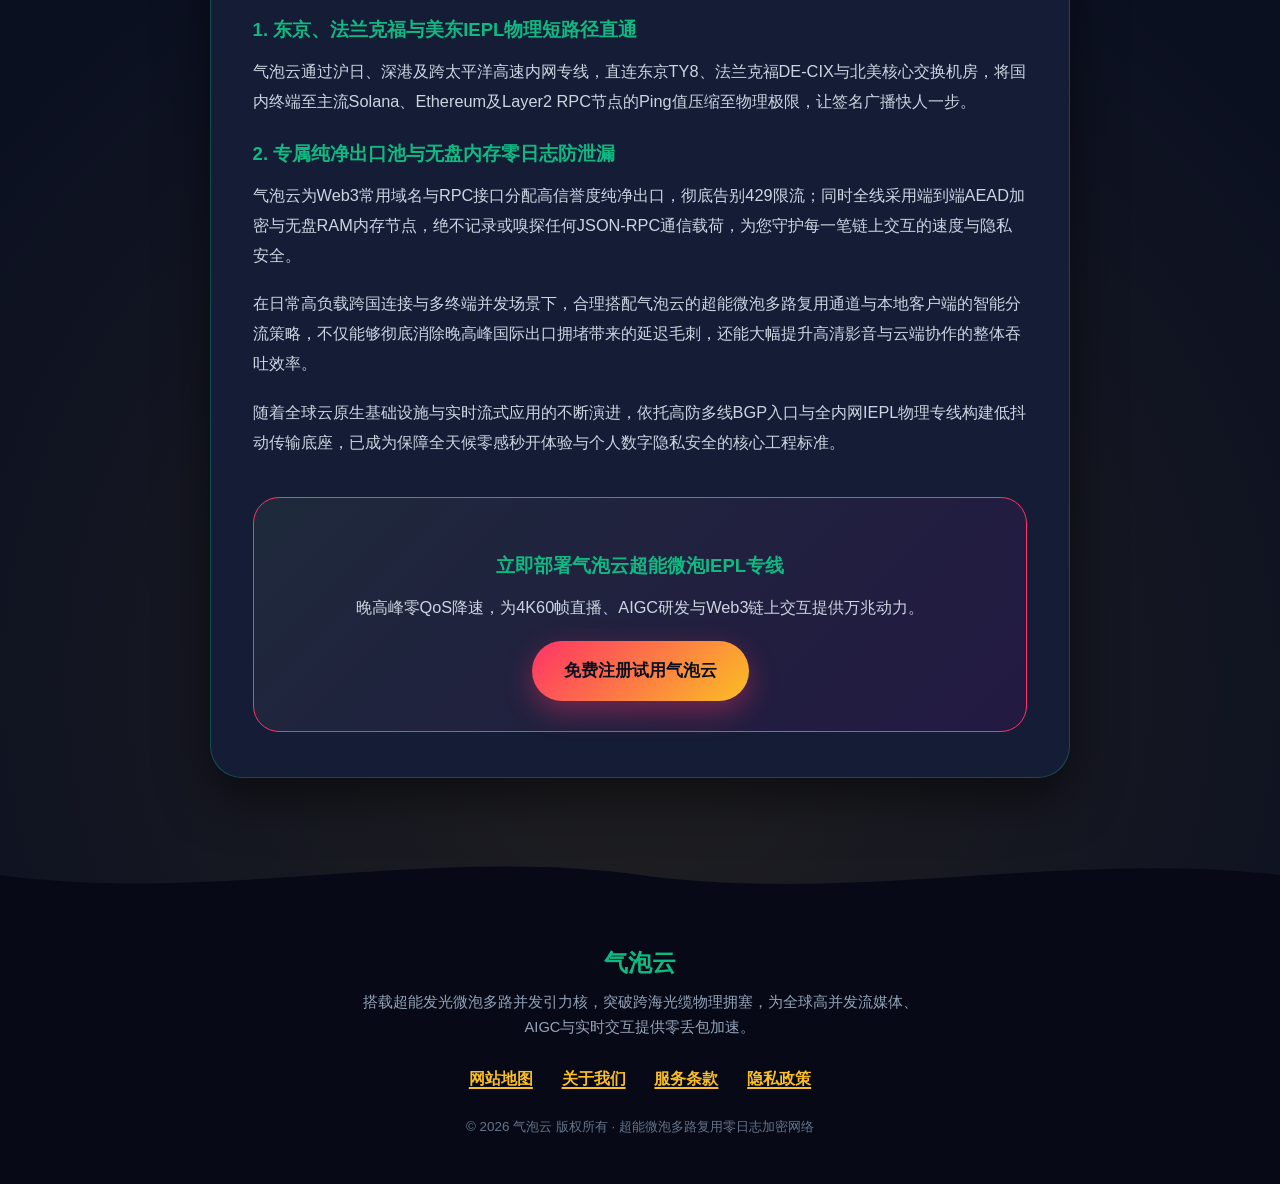
==== commit fb6adc22: "fix: remove external blog links, desensitize subscription terms, and align official landing page sty" ====
--- a/crypto-web3-rpc-node-low-latency-access.html
+++ b/crypto-web3-rpc-node-low-latency-access.html
@@ -72,7 +72,7 @@
         
 <h2>毫秒之差决定成败：为什么你的链上交易总是卡在Pending或报错超时？</h2>
 <p>对于Web3开发者、DeFi深度参与者以及跨国量化策略研究员而言，每一次与区块链网络的交互——无论是通过MetaMask、Rabby、Phantom钱包查询链上资产余额，在Uniswap、Jupiter、Hyperliquid上发起一笔链上Swap兑换，还是运行Python/Rust自动化脚本监听链上Mempool事件——本质上都是在与部署在海外云机房的RPC（远程过程调用）节点进行高频HTTPS与WebSocket通信。</p>
-<p>许多用户在行情剧烈波动的黄金时刻都经历过令人窒息的卡顿：打开去中心化应用（DApp）前端半天刷不出K线与持仓数据，点击确认签名后交易广播转圈长达十几秒，最终因为区块高度过期导致滑点失败甚至白白损失Gas费。想要了解全球各大区域连接主流金融与云机房的真实延迟表现，可以查阅<a href="https://tizilab.net/" target="_blank">低延迟跨国节点响应速度排行榜</a>中的实时监测数据。</p>
+<p>许多用户在行情剧烈波动的黄金时刻都经历过令人窒息的卡顿：打开去中心化应用（DApp）前端半天刷不出K线与持仓数据，点击确认签名后交易广播转圈长达十几秒，最终因为区块高度过期导致滑点失败甚至白白损失Gas费。想要了解全球各大区域连接主流金融与云机房的真实延迟表现，可以查阅低延迟跨国节点响应速度排行榜中的实时监测数据。</p>
 
 <h2>揭秘Web3链上交互延迟与断连的三大根源</h2>
 <p>为什么普通的网页代理节点在面对高频链上交互时会频频报错？</p>
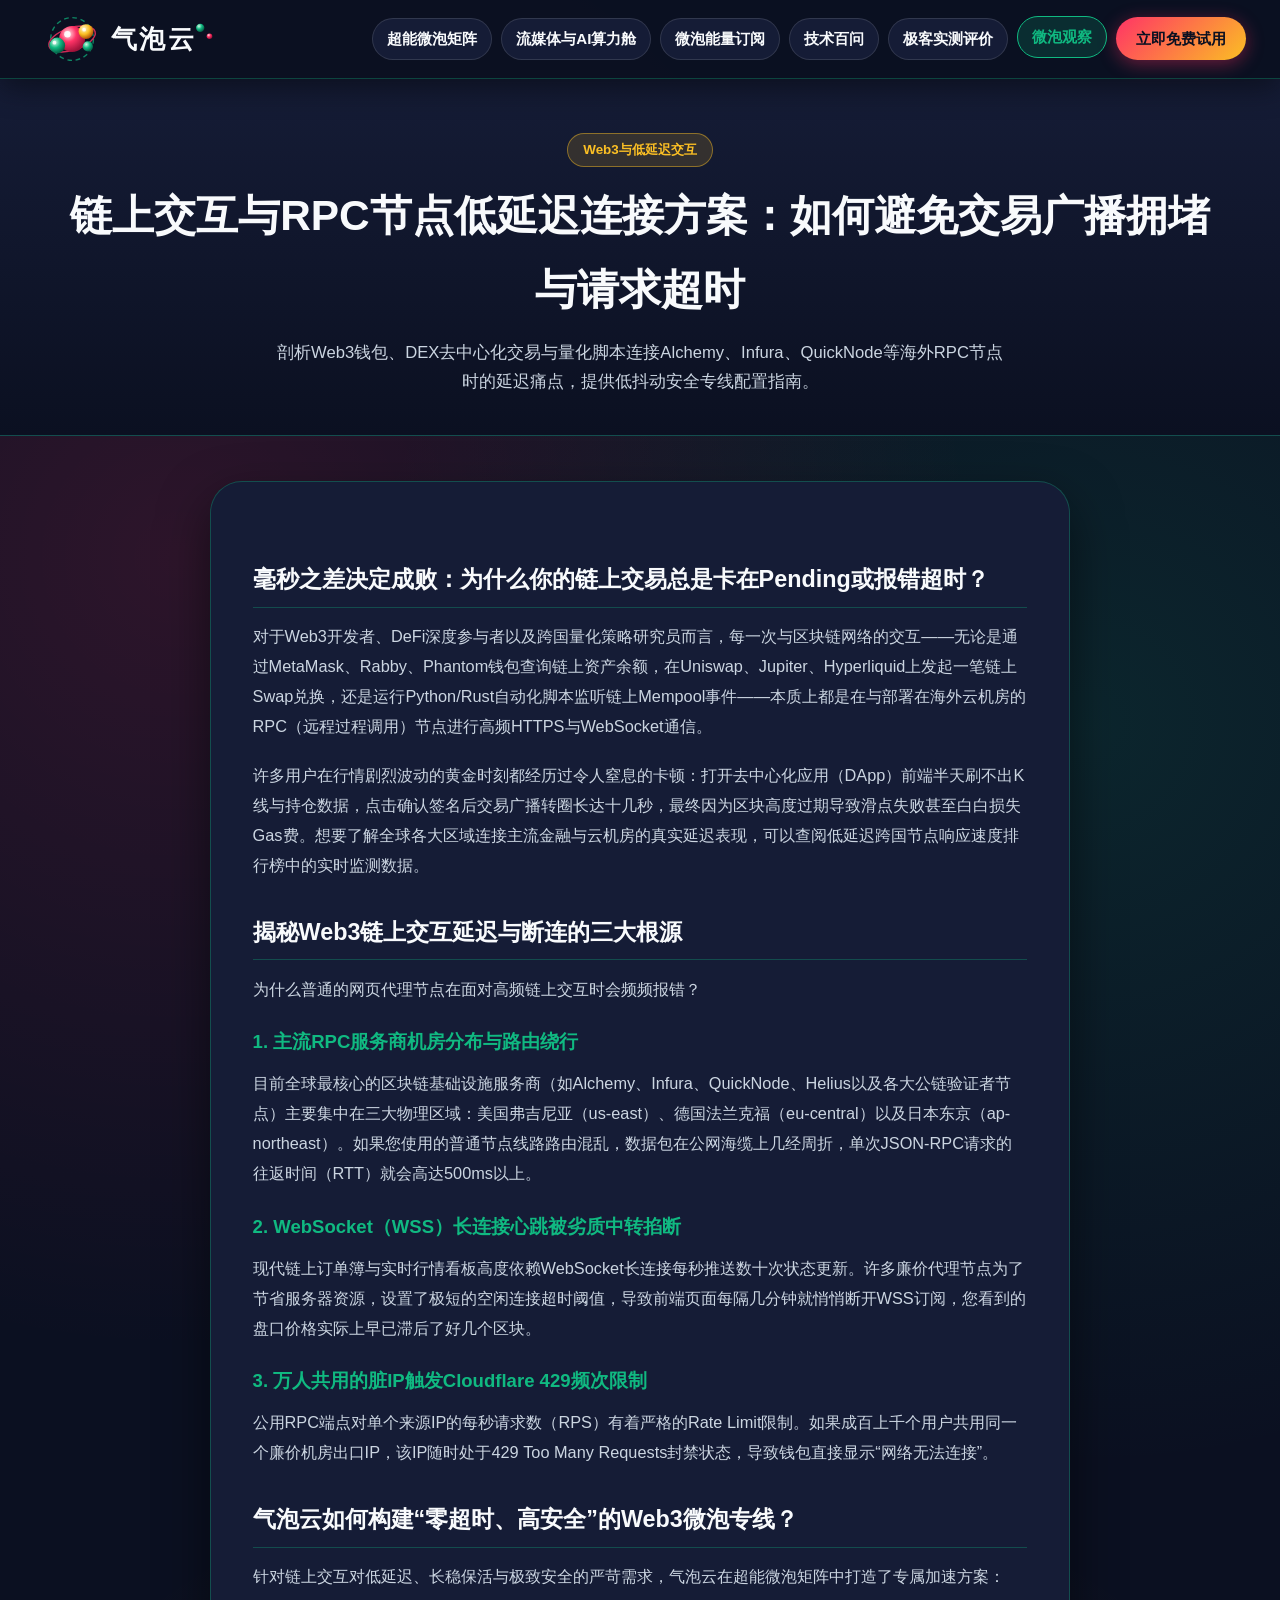
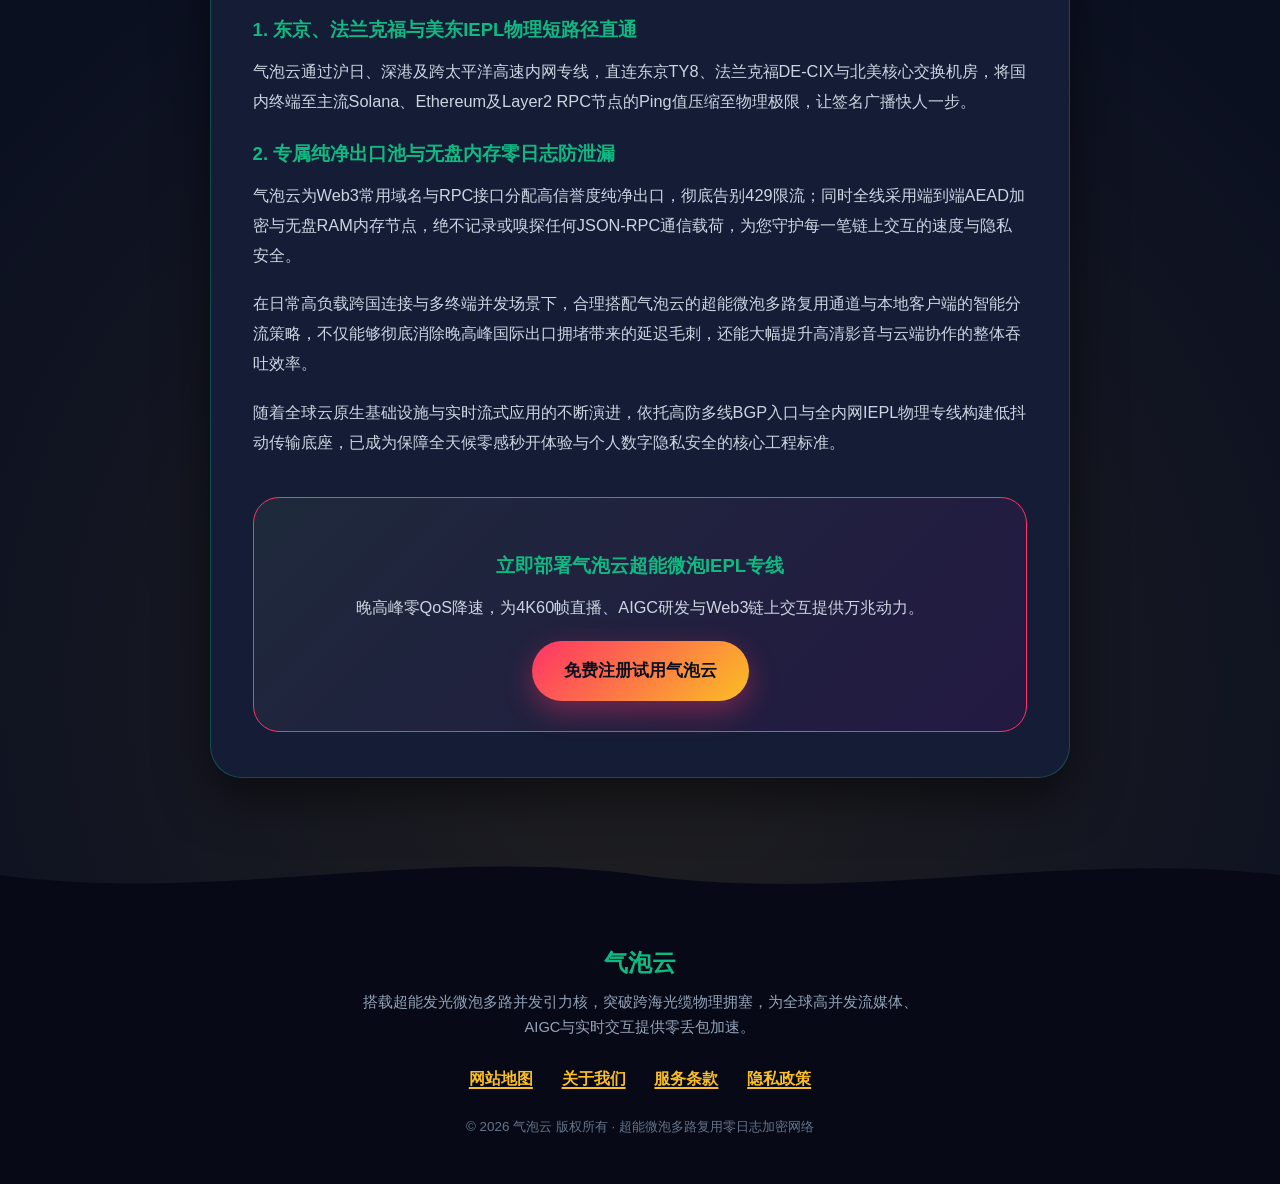
==== commit f0a26072: "revert: restore original layout and structure prior to pricing changes while keeping bespoke hero in" ====
--- a/crypto-web3-rpc-node-low-latency-access.html
+++ b/crypto-web3-rpc-node-low-latency-access.html
@@ -78,7 +78,7 @@
 <p>为什么普通的网页代理节点在面对高频链上交互时会频频报错？</p>
 
 <h3>1. 主流RPC服务商机房分布与路由绕行</h3>
-<p>目前全球最核心的区块链基础设施服务商（如Alchemy、Infura、QuickNode、Helius以及各大公链官方验证者节点）主要集中在三大物理区域：美国弗吉尼亚（us-east）、德国法兰克福（eu-central）以及日本东京（ap-northeast）。如果您使用的普通节点线路路由混乱，数据包在公网海缆上几经周折，单次JSON-RPC请求的往返时间（RTT）就会高达500ms以上。</p>
+<p>目前全球最核心的区块链基础设施服务商（如Alchemy、Infura、QuickNode、Helius以及各大公链验证者节点）主要集中在三大物理区域：美国弗吉尼亚（us-east）、德国法兰克福（eu-central）以及日本东京（ap-northeast）。如果您使用的普通节点线路路由混乱，数据包在公网海缆上几经周折，单次JSON-RPC请求的往返时间（RTT）就会高达500ms以上。</p>
 
 <h3>2. WebSocket（WSS）长连接心跳被劣质中转掐断</h3>
 <p>现代链上订单簿与实时行情看板高度依赖WebSocket长连接每秒推送数十次状态更新。许多廉价代理节点为了节省服务器资源，设置了极短的空闲连接超时阈值，导致前端页面每隔几分钟就悄悄断开WSS订阅，您看到的盘口价格实际上早已滞后了好几个区块。</p>
